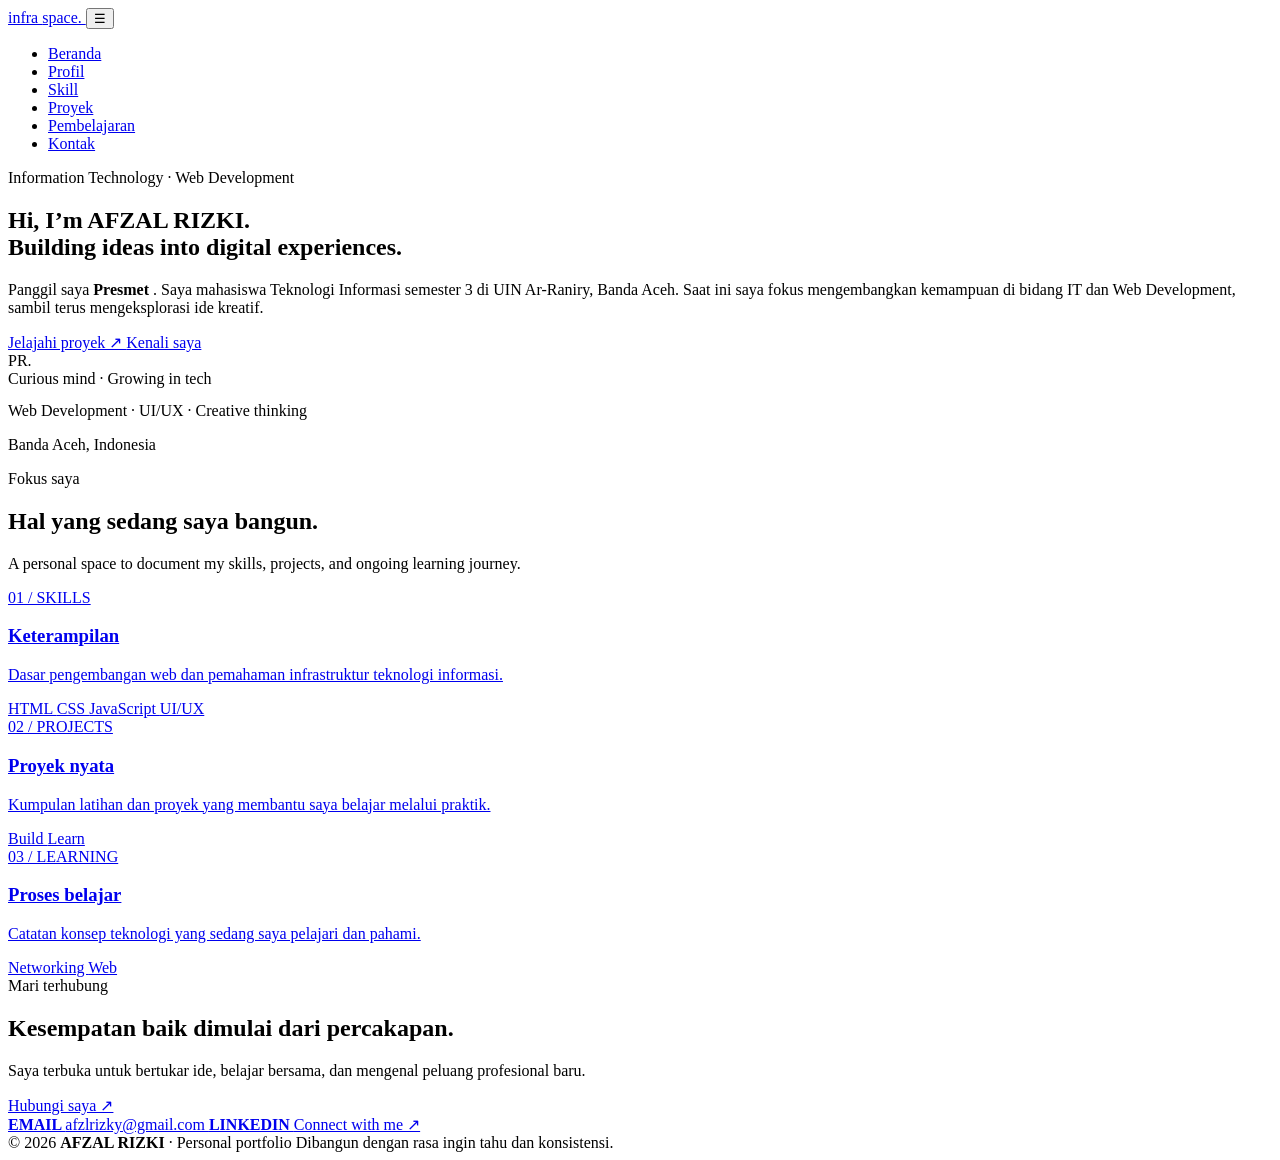
==== index.html @ 034d9620 "Add files via upload" ====
<!DOCTYPE html>
<html lang="id">
 <head>
  <meta charset="utf-8"/>
  <meta content="width=device-width, initial-scale=1.0" name="viewport"/>
  <meta content="#080b0a" name="theme-color"/>
  <meta content="Portofolio AFZAL RIZKI &mdash; Information Technology, Web Development, dan kreativitas." name="description"/>
  <title>
   AFZAL RIZKI | Personal Portfolio
  </title>
  <link href="css/style.css" rel="stylesheet"/>
 </head>
 <body>
  <header class="navbar-wrap">
   <nav class="navbar">
    <a class="logo" href="index.html">
     infra
     <span>
      space.
     </span>
    </a>
    <button aria-expanded="false" aria-label="Buka menu" class="menu-toggle">
     ☰
    </button>
    <ul class="menu">
     <li>
      <a class="aktif" href="index.html">
       Beranda
      </a>
     </li>
     <li>
      <a class="" href="profil.html">
       Profil
      </a>
     </li>
     <li>
      <a class="" href="skill.html">
       Skill
      </a>
     </li>
     <li>
      <a class="" href="proyek.html">
       Proyek
      </a>
     </li>
     <li>
      <a class="" href="materi.html">
       Pembelajaran
      </a>
     </li>
     <li>
      <a class="nav-cta" href="kontak.html">
       Kontak
      </a>
     </li>
    </ul>
   </nav>
  </header>
  <main class="container">
   <section class="hero">
    <div class="reveal">
     <span class="eyebrow">
      Information Technology &middot; Web Development
     </span>
     <h1>
      Hi, I&rsquo;m
      <span>
       AFZAL RIZKI.
      </span>
      <br/>
      Building ideas into digital experiences.
     </h1>
     <p class="lead">
      Panggil saya
      <strong>
       Presmet
      </strong>
      . Saya mahasiswa Teknologi Informasi semester 3 di UIN Ar-Raniry, Banda Aceh. Saat ini saya fokus mengembangkan kemampuan di bidang IT dan Web Development, sambil terus mengeksplorasi ide kreatif.
     </p>
     <div class="actions">
      <a class="button button-primary" href="proyek.html">
       Jelajahi proyek &nearrow;
      </a>
      <a class="button button-secondary" href="profil.html">
       Kenali saya
      </a>
     </div>
    </div>
    <aside class="hero-card reveal">
     <div class="monogram">
      PR.
     </div>
     <div>
      <div class="status">
       Curious mind &middot; Growing in tech
      </div>
      <p class="card-caption" style="margin-top:14px">
       Web Development &middot; UI/UX &middot; Creative thinking
      </p>
      <p class="card-caption" style="margin-top:8px">
       Banda Aceh, Indonesia
      </p>
     </div>
    </aside>
   </section>
   <section class="section">
    <div class="section-head">
     <div>
      <span class="eyebrow">
       Fokus saya
      </span>
      <h2>
       Hal yang sedang saya bangun.
      </h2>
     </div>
     <p>
      A personal space to document my skills, projects, and ongoing learning journey.
     </p>
    </div>
    <div class="grid">
     <a class="panel" href="skill.html">
      <span class="number">
       01 / SKILLS
      </span>
      <h3>
       Keterampilan
      </h3>
      <p>
       Dasar pengembangan web dan pemahaman infrastruktur teknologi informasi.
      </p>
      <div class="tags">
       <span class="tag">
        HTML
       </span>
       <span class="tag">
        CSS
       </span>
       <span class="tag">
        JavaScript
       </span>
       <span class="tag">
        UI/UX
       </span>
      </div>
     </a>
     <a class="panel" href="proyek.html">
      <span class="number">
       02 / PROJECTS
      </span>
      <h3>
       Proyek nyata
      </h3>
      <p>
       Kumpulan latihan dan proyek yang membantu saya belajar melalui praktik.
      </p>
      <div class="tags">
       <span class="tag">
        Build
       </span>
       <span class="tag">
        Learn
       </span>
      </div>
     </a>
     <a class="panel" href="materi.html">
      <span class="number">
       03 / LEARNING
      </span>
      <h3>
       Proses belajar
      </h3>
      <p>
       Catatan konsep teknologi yang sedang saya pelajari dan pahami.
      </p>
      <div class="tags">
       <span class="tag">
        Networking
       </span>
       <span class="tag">
        Web
       </span>
      </div>
     </a>
    </div>
   </section>
   <section class="section">
    <div class="contact-box">
     <div>
      <span class="eyebrow">
       Mari terhubung
      </span>
      <h2>
       Kesempatan baik dimulai dari percakapan.
      </h2>
      <p class="lead">
       Saya terbuka untuk bertukar ide, belajar bersama, dan mengenal peluang profesional baru.
      </p>
      <div class="actions">
       <a class="button button-primary" href="kontak.html">
        Hubungi saya &nearrow;
       </a>
      </div>
     </div>
     <div class="contact-details">
      <a class="contact-link" href="mailto:afzlrizky@gmail.com">
       <strong>
        EMAIL
       </strong>
       afzlrizky@gmail.com
      </a>
      <a class="contact-link" href="https://www.linkedin.com/in/afzal-rizki-b48575414" rel="noopener noreferrer" target="_blank">
       <strong>
        LINKEDIN
       </strong>
       Connect with me &nearrow;
      </a>
     </div>
    </div>
   </section>
  </main>
  <footer class="footer">
   <div class="footer-inner">
    <span>
     &copy; 2026
     <strong>
      AFZAL RIZKI
     </strong>
     &middot; Personal portfolio
    </span>
    <span>
     Dibangun dengan rasa ingin tahu dan konsistensi.
    </span>
   </div>
  </footer>
  <script src="js/script.js">
  </script>
 </body>
</html>
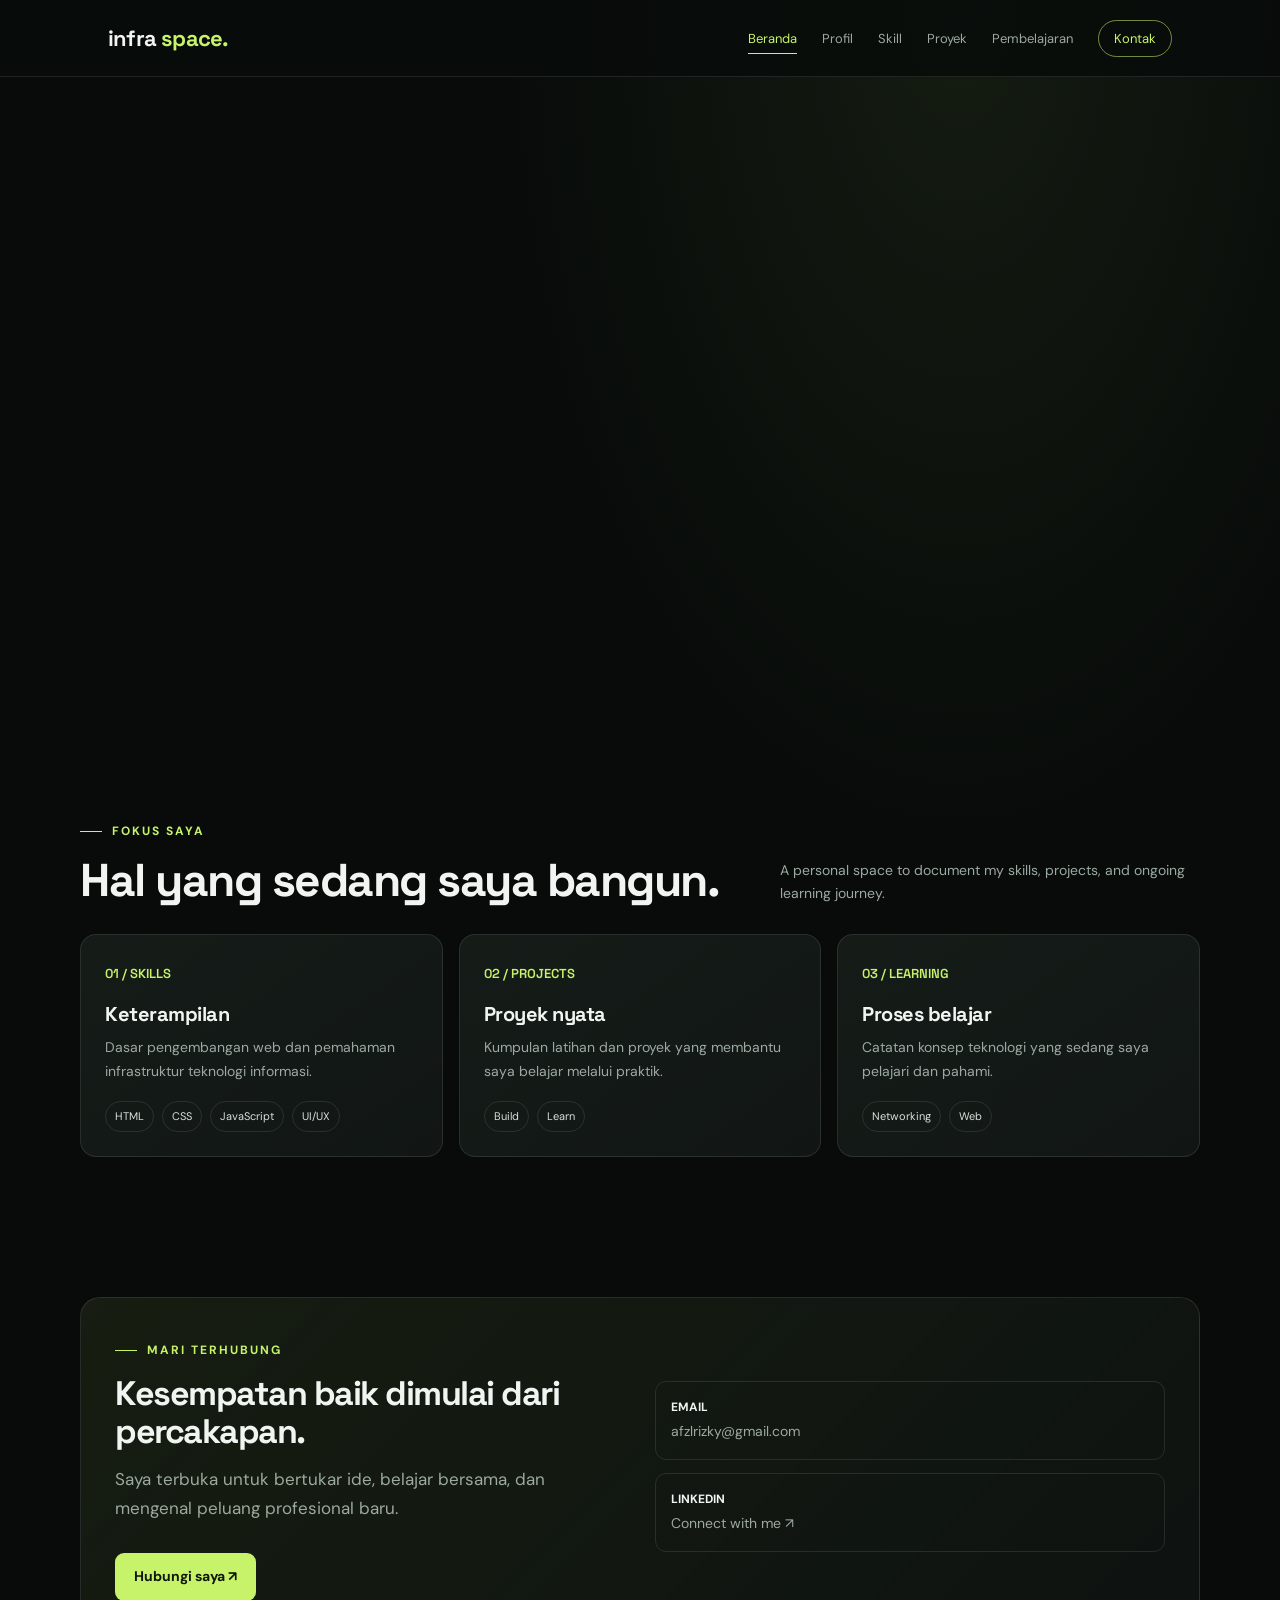
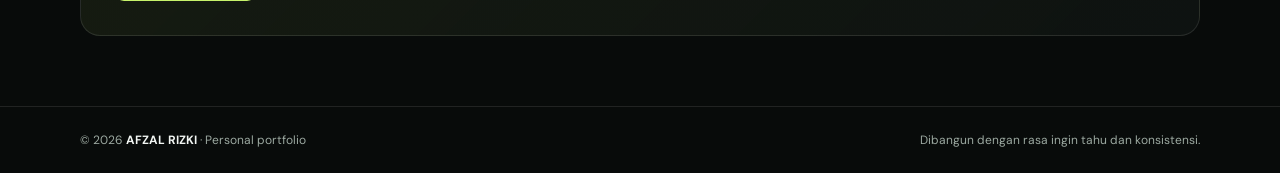
==== commit f1b2306b: "Update index.html" ====
--- a/index.html
+++ b/index.html
@@ -8,7 +8,7 @@
   <title>
    AFZAL RIZKI | Personal Portfolio
   </title>
-  <link href="css/style.css" rel="stylesheet"/>
+<link rel="stylesheet" href="style.css">
  </head>
  <body>
   <header class="navbar-wrap">
--- a/style.css
+++ b/style.css
@@ -0,0 +1,572 @@
+@import url('https://fonts.googleapis.com/css2?family=DM+Sans:wght@400;500;600;700&family=Space+Grotesk:wght@400;500;600;700&display=swap');
+:root {
+    --bg:#080b0a;
+    --panel:#111614;
+    --panel2:#151c18;
+    --text:#f1f5f2;
+    --muted:#9ca9a1;
+    --accent:#c7f36b;
+    --line:rgba(255,255,255,.1);
+    --max:1120px;
+}
+* {
+    box-sizing:border-box;
+    margin:0;
+    padding:0;
+}
+html {
+    scroll-behavior:smooth;
+    scroll-padding-top:100px;
+}
+body {
+    font-family:'DM Sans',sans-serif;
+    background:radial-gradient(ellipse at 75% 0%,rgba(114,153,70,.12),transparent 34%),var(--bg);
+    color:var(--text);
+    line-height:1.7;
+    min-height:100vh;
+    opacity:0;
+    animation:pageEnter .85s cubic-bezier(.22,1,.36,1) forwards;
+    overflow-x:hidden;
+}
+a {
+    color:inherit;
+    text-decoration:none;
+}
+.navbar {
+    max-width:var(--max);
+    margin:auto;
+    padding:24px 28px;
+    display:flex;
+    align-items:center;
+    justify-content:space-between;
+    gap:22px;
+}
+.navbar-wrap {
+    border-bottom:1px solid var(--line);
+    background:rgba(8,11,10,.82);
+    position:sticky;
+    top:0;
+    z-index:10;
+    backdrop-filter:blur(14px);
+}
+.logo {
+    font:700 22px 'Space Grotesk',sans-serif;
+    letter-spacing:-.8px;
+}
+.logo span {
+    color:var(--accent);
+}
+.menu {
+    list-style:none;
+    display:flex;
+    align-items:center;
+    gap:25px;
+}
+.menu a {
+    color:var(--muted);
+    font-size:13px;
+    transition:color .3s ease,background .3s ease,transform .3s ease;
+    position:relative;
+}
+.menu a:not(.nav-cta):after {
+    content:'';
+    position:absolute;
+    left:0;
+    right:100%;
+    bottom:-7px;
+    height:1px;
+    background:var(--accent);
+    transition:right .35s cubic-bezier(.22,1,.36,1);
+}
+.menu a:not(.nav-cta):hover:after,.menu a:not(.nav-cta).aktif:after {
+    right:0;
+}
+.menu a:hover,.menu a.aktif {
+    color:var(--accent);
+}
+.menu a.nav-cta {
+    border:1px solid rgba(199,243,107,.55);
+    border-radius:999px;
+    padding:9px 15px;
+    color:var(--accent);
+}
+.menu-toggle {
+    display:none;
+    background:transparent;
+    border:1px solid var(--line);
+    color:var(--text);
+    border-radius:9px;
+    padding:8px 12px;
+    font-size:18px;
+}
+.container {
+    width:min(var(--max),100% - 48px);
+    margin:0 auto;
+}
+.hero {
+    min-height:74vh;
+    display:grid;
+    grid-template-columns:1.35fr .65fr;
+    align-items:center;
+    gap:55px;
+    padding:90px 0 75px;
+}
+.eyebrow {
+    display:inline-flex;
+    align-items:center;
+    gap:10px;
+    color:var(--accent);
+    font-size:12px;
+    letter-spacing:2px;
+    text-transform:uppercase;
+    font-weight:700;
+}
+.eyebrow:before {
+    content:'';
+    width:22px;
+    height:1px;
+    background:var(--accent);
+}
+h1,h2,h3 {
+    font-family:'Space Grotesk',sans-serif;
+    letter-spacing:-1.5px;
+    line-height:1.12;
+}
+h1 {
+    font-size:clamp(42px,6vw,76px);
+    margin:23px 0;
+}
+h1 span {
+    color:var(--accent);
+}
+.lead {
+    color:var(--muted);
+    font-size:17px;
+    max-width:610px;
+}
+.actions {
+    display:flex;
+    flex-wrap:wrap;
+    gap:12px;
+    margin-top:30px;
+}
+.button {
+    display:inline-flex;
+    align-items:center;
+    justify-content:center;
+    gap:9px;
+    padding:12px 19px;
+    border-radius:9px;
+    font-size:14px;
+    font-weight:700;
+    transition:transform .35s cubic-bezier(.22,1,.36,1),background .35s ease,box-shadow .35s ease;
+}
+.button:hover {
+    transform:translateY(-4px);
+    box-shadow:0 12px 30px rgba(199,243,107,.12);
+}
+.button:active {
+    transform:translateY(-1px) scale(.98);
+}
+.button-primary {
+    background:var(--accent);
+    color:#11170b;
+}
+.button-secondary {
+    border:1px solid var(--line);
+    color:var(--text);
+}
+.hero-card {
+    border:1px solid var(--line);
+    background:linear-gradient(145deg,rgba(199,243,107,.08),rgba(17,22,20,.9) 50%);
+    border-radius:24px;
+    padding:30px;
+    min-height:330px;
+    display:flex;
+    flex-direction:column;
+    justify-content:space-between;
+    position:relative;
+    overflow:hidden;
+}
+.hero-card:after {
+    content:'';
+    position:absolute;
+    width:210px;
+    height:210px;
+    border:1px solid rgba(199,243,107,.25);
+    border-radius:50%;
+    right:-80px;
+    top:-75px;
+    box-shadow:0 0 0 24px rgba(199,243,107,.035),0 0 0 48px rgba(199,243,107,.025);
+}
+.monogram {
+    font:700 76px 'Space Grotesk',sans-serif;
+    color:var(--accent);
+    letter-spacing:-7px;
+}
+.status {
+    font-size:12px;
+    color:var(--muted);
+    display:flex;
+    align-items:center;
+    gap:9px;
+}
+.status:before {
+    content:'';
+    width:8px;
+    height:8px;
+    border-radius:50%;
+    background:var(--accent);
+    box-shadow:0 0 15px var(--accent);
+}
+.card-caption {
+    font-size:13px;
+    color:var(--muted);
+    max-width:240px;
+}
+.section {
+    padding:70px 0;
+}
+.section-head {
+    display:flex;
+    justify-content:space-between;
+    align-items:end;
+    gap:24px;
+    margin-bottom:28px;
+}
+.section-head h2,.page-head h1 {
+    font-size:clamp(30px,4vw,46px);
+    margin-top:13px;
+}
+.section-head p {
+    max-width:420px;
+    color:var(--muted);
+    font-size:14px;
+}
+.grid {
+    display:grid;
+    grid-template-columns:repeat(3,1fr);
+    gap:16px;
+}
+.panel {
+    background:linear-gradient(145deg,var(--panel2),var(--panel));
+    border:1px solid var(--line);
+    border-radius:16px;
+    padding:24px;
+    transition:border-color .4s ease,transform .45s cubic-bezier(.22,1,.36,1),box-shadow .4s ease;
+}
+.panel:hover {
+    border-color:rgba(199,243,107,.5);
+    transform:translateY(-7px);
+    box-shadow:0 18px 42px rgba(0,0,0,.22);
+}
+.panel .number {
+    font:600 13px 'Space Grotesk',sans-serif;
+    color:var(--accent);
+}
+.panel h3 {
+    font-size:20px;
+    margin:17px 0 10px;
+    letter-spacing:-.5px;
+}
+.panel p {
+    font-size:14px;
+    color:var(--muted);
+}
+.tags {
+    display:flex;
+    flex-wrap:wrap;
+    gap:8px;
+    margin-top:18px;
+}
+.tag {
+    font-size:11px;
+    color:#d8e1da;
+    border:1px solid var(--line);
+    padding:5px 9px;
+    border-radius:999px;
+}
+.page-head {
+    padding:76px 0 28px;
+}
+.page-head .lead {
+    margin-top:15px;
+}
+.content {
+    padding-bottom:80px;
+}
+.two-col {
+    display:grid;
+    grid-template-columns:1fr 1fr;
+    gap:18px;
+}
+.list {
+    display:grid;
+    gap:12px;
+}
+.list-item {
+    display:flex;
+    gap:15px;
+    padding:17px 0;
+    border-bottom:1px solid var(--line);
+}
+.list-item strong {
+    display:block;
+}
+.list-item p {
+    font-size:14px;
+    color:var(--muted);
+}
+.bullet {
+    flex:none;
+    width:34px;
+    height:34px;
+    border:1px solid rgba(199,243,107,.3);
+    border-radius:10px;
+    display:grid;
+    place-items:center;
+    color:var(--accent);
+}
+.skill-list {
+    display:grid;
+    gap:18px;
+}
+.skill-top {
+    display:flex;
+    justify-content:space-between;
+    gap:15px;
+    font-size:14px;
+    margin-bottom:8px;
+}
+.skill-top span:last-child {
+    color:var(--muted);
+    font-size:12px;
+}
+.skill-track {
+    height:5px;
+    background:#252d28;
+    border-radius:99px;
+    overflow:hidden;
+}
+.skill-fill {
+    height:100%;
+    background:var(--accent);
+    border-radius:99px;
+}
+.contact-box {
+    display:grid;
+    grid-template-columns:1fr 1fr;
+    gap:30px;
+    padding:34px;
+    border:1px solid var(--line);
+    border-radius:20px;
+    background:linear-gradient(135deg,rgba(199,243,107,.08),rgba(17,22,20,.7));
+}
+.contact-box h2 {
+    font-size:34px;
+    margin:14px 0;
+}
+.contact-details {
+    display:grid;
+    gap:13px;
+    align-content:center;
+}
+.contact-link {
+    padding:15px;
+    border:1px solid var(--line);
+    border-radius:11px;
+    color:var(--muted);
+    font-size:14px;
+    overflow-wrap:anywhere;
+}
+.contact-link strong {
+    display:block;
+    color:var(--text);
+    font-size:12px;
+    margin-bottom:3px;
+}
+.footer {
+    border-top:1px solid var(--line);
+    padding:23px 24px;
+    color:var(--muted);
+    font-size:12px;
+}
+.footer-inner {
+    max-width:var(--max);
+    margin:auto;
+    display:flex;
+    justify-content:space-between;
+    gap:16px;
+    flex-wrap:wrap;
+}
+.footer strong {
+    color:var(--text);
+}
+.note {
+    border-left:2px solid var(--accent);
+    padding:14px 18px;
+    background:rgba(199,243,107,.05);
+    color:var(--muted);
+    font-size:13px;
+    margin-top:24px;
+}
+.reveal {
+    opacity:0;
+    transform:translateY(28px) scale(.985);
+    transition:opacity .8s cubic-bezier(.22,1,.36,1),transform .8s cubic-bezier(.22,1,.36,1);
+}
+.reveal.is-visible {
+    opacity:1;
+    transform:translateY(0) scale(1);
+}
+.grid .panel:nth-child(2) {
+    transition-delay:.1s;
+}
+.grid .panel:nth-child(3) {
+    transition-delay:.2s;
+}
+.page-leaving {
+    animation:pageExit .35s cubic-bezier(.4,0,1,1) forwards!important;
+    pointer-events:none;
+}
+.transition-overlay {
+    position:fixed;
+    inset:0;
+    z-index:9999;
+    background:var(--accent);
+    transform:scaleY(0);
+    transform-origin:bottom;
+    pointer-events:none;
+}
+.transition-overlay.active {
+    animation:wipeIn .55s cubic-bezier(.76,0,.24,1) forwards;
+}
+@keyframes pageEnter {
+    from {
+        opacity:0;
+        transform:translateY(10px);
+        filter:blur(5px);
+    }
+    to {
+        opacity:1;
+        transform:translateY(0);
+        filter:blur(0);
+    }
+}
+@keyframes pageExit {
+    to {
+        opacity:0;
+        transform:translateY(-8px);
+        filter:blur(4px);
+    }
+}
+@keyframes wipeIn {
+    0% {
+        transform:scaleY(0);
+        transform-origin:bottom;
+    }
+    45% {
+        transform:scaleY(1);
+        transform-origin:bottom;
+    }
+    55% {
+        transform:scaleY(1);
+        transform-origin:top;
+    }
+    100% {
+        transform:scaleY(0);
+        transform-origin:top;
+    }
+}
+@keyframes rise {
+    from {
+        opacity:0;
+        transform:translateY(12px);
+    }
+    to {
+        opacity:1;
+        transform:translateY(0);
+    }
+}
+@media(prefers-reduced-motion:reduce) {
+    *,*::before,*::after {
+        scroll-behavior:auto!important;
+        animation-duration:.01ms!important;
+        animation-iteration-count:1!important;
+        transition-duration:.01ms!important;
+    }
+}
+@media(max-width:760px) {
+    .navbar {
+        padding:18px 22px;
+        flex-wrap:wrap;
+    }
+    .menu-toggle {
+        display:block;
+    }
+    .menu {
+        display:none;
+        width:100%;
+        flex-direction:column;
+        align-items:stretch;
+        gap:0;
+        padding:8px 0;
+    }
+    .menu.menu-terbuka {
+        display:flex;
+    }
+    .menu li {
+        padding:10px 0;
+    }
+    .menu a.nav-cta {
+        display:inline-block;
+        width:max-content;
+    }
+    .container {
+        width:min(var(--max),100% - 36px);
+    }
+    .hero {
+        grid-template-columns:1fr;
+        gap:30px;
+        padding:65px 0;
+    }
+    .hero-card {
+        min-height:250px;
+    }
+    .monogram {
+        font-size:62px;
+    }
+    .grid {
+        grid-template-columns:1fr;
+    }
+    .section {
+        padding:48px 0;
+    }
+    .section-head {
+        align-items:start;
+        flex-direction:column;
+    }
+    .two-col,.contact-box {
+        grid-template-columns:1fr;
+    }
+    .page-head {
+        padding-top:54px;
+    }
+    h1 {
+        font-size:46px;
+    }
+}
+/* Personalized portfolio refinements */
+.contact-link[href] {
+    transition:border-color .3s ease,transform .3s ease,color .3s ease;
+}
+.contact-link[href]:hover {
+    border-color:rgba(199,243,107,.55);
+    transform:translateX(4px);
+    color:var(--text);
+}
+@media(min-width:761px) {
+    .content:has(.grid:only-child) .grid {
+        grid-template-columns:repeat(auto-fit,minmax(260px,1fr));
+    }
+}
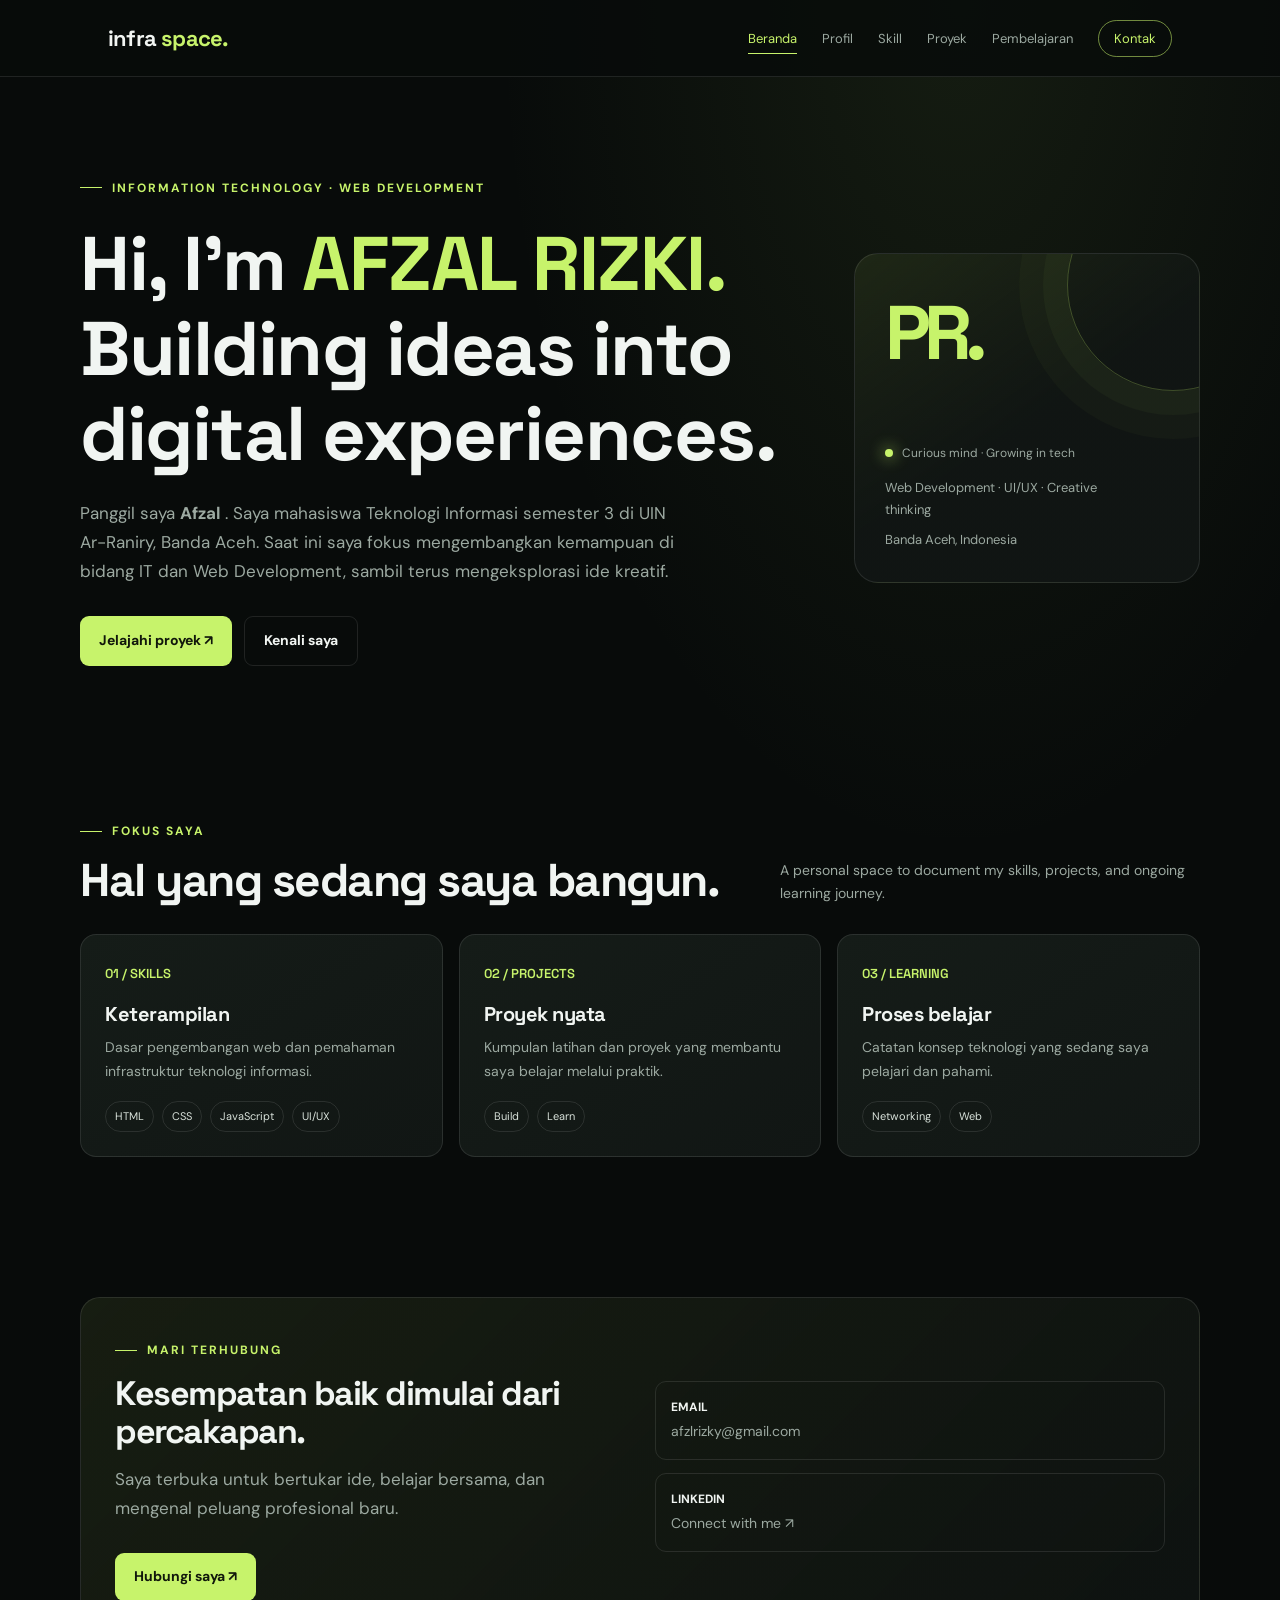
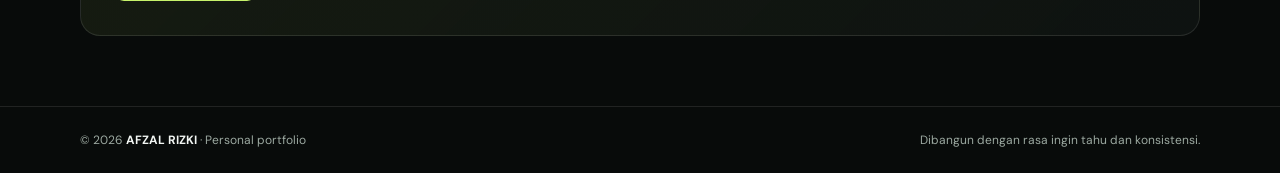
==== commit 9ae92772: "Update name and script tag in index.html" ====
--- a/index.html
+++ b/index.html
@@ -73,7 +73,7 @@
      <p class="lead">
       Panggil saya
       <strong>
-       Presmet
+       Afzal
       </strong>
       . Saya mahasiswa Teknologi Informasi semester 3 di UIN Ar-Raniry, Banda Aceh. Saat ini saya fokus mengembangkan kemampuan di bidang IT dan Web Development, sambil terus mengeksplorasi ide kreatif.
      </p>
@@ -232,7 +232,7 @@
     </span>
    </div>
   </footer>
-  <script src="js/script.js">
+  <script src="script.js"></script>
   </script>
  </body>
 </html>
